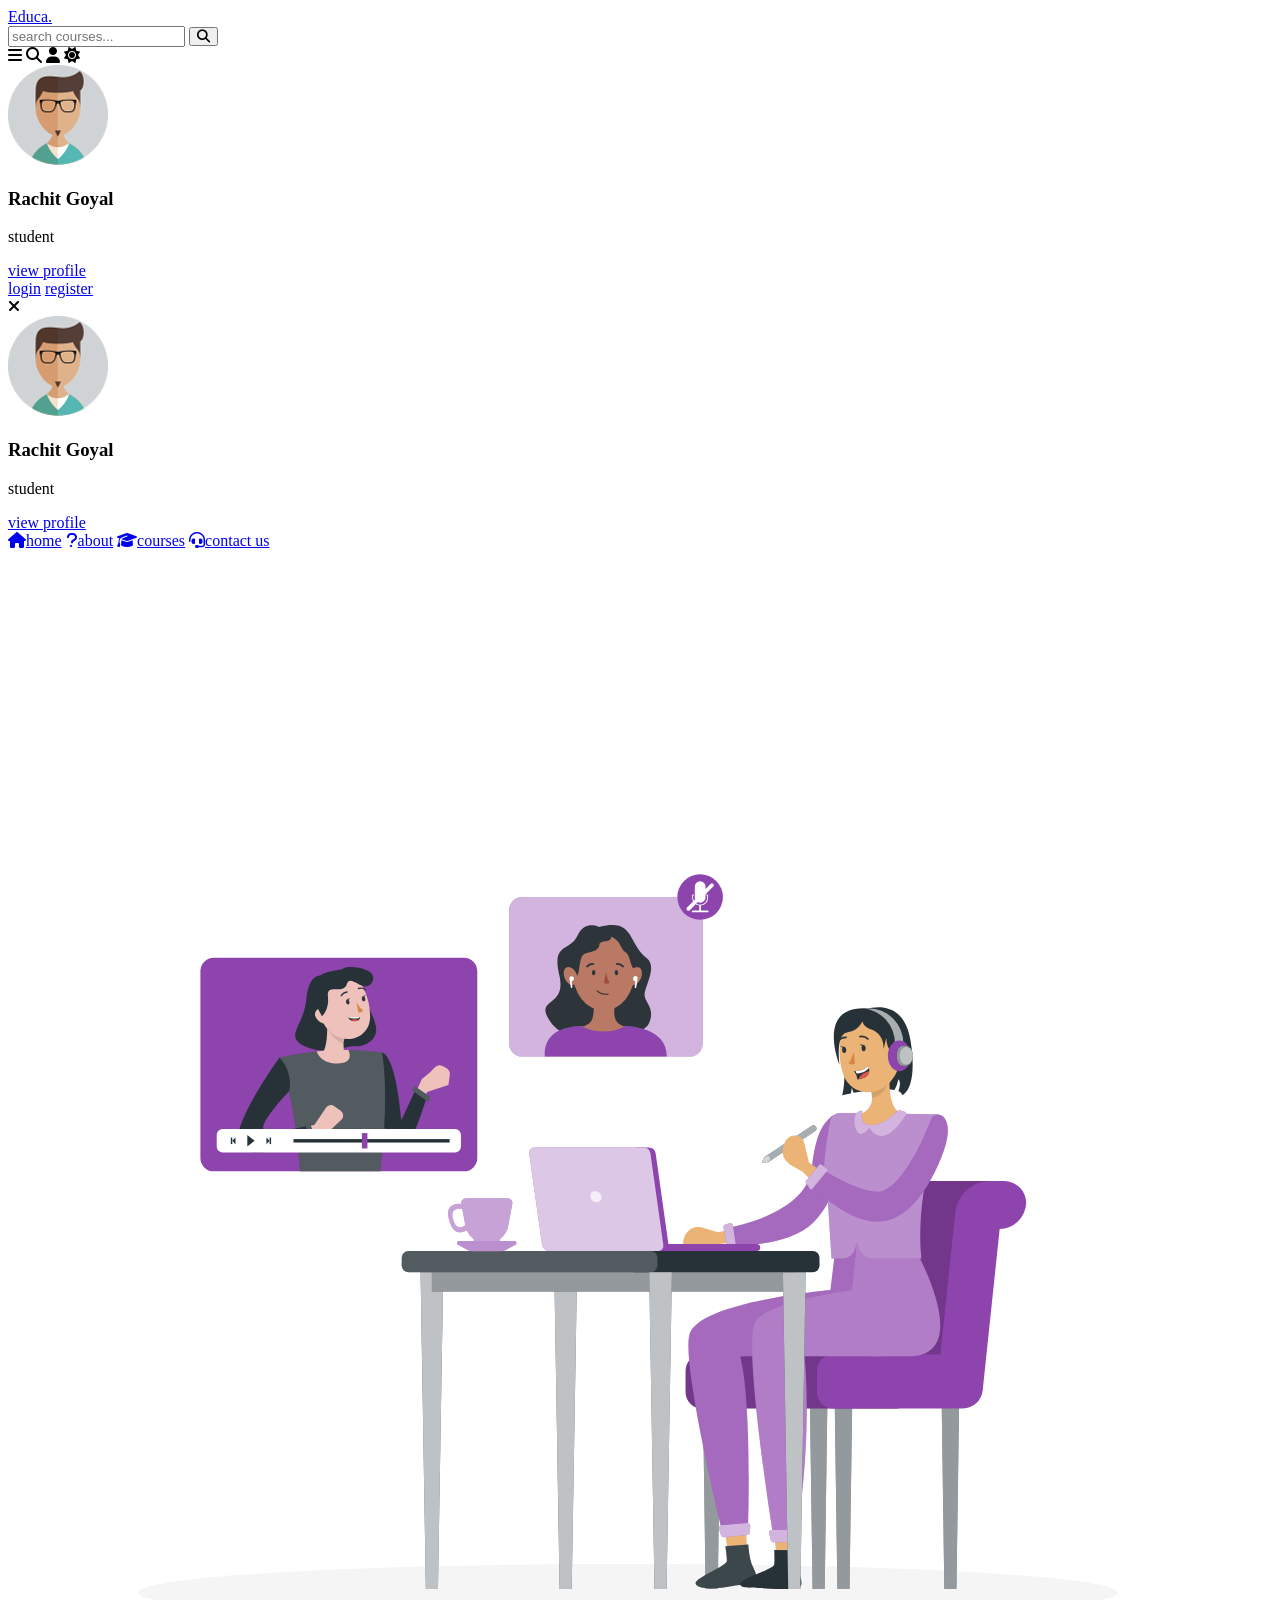
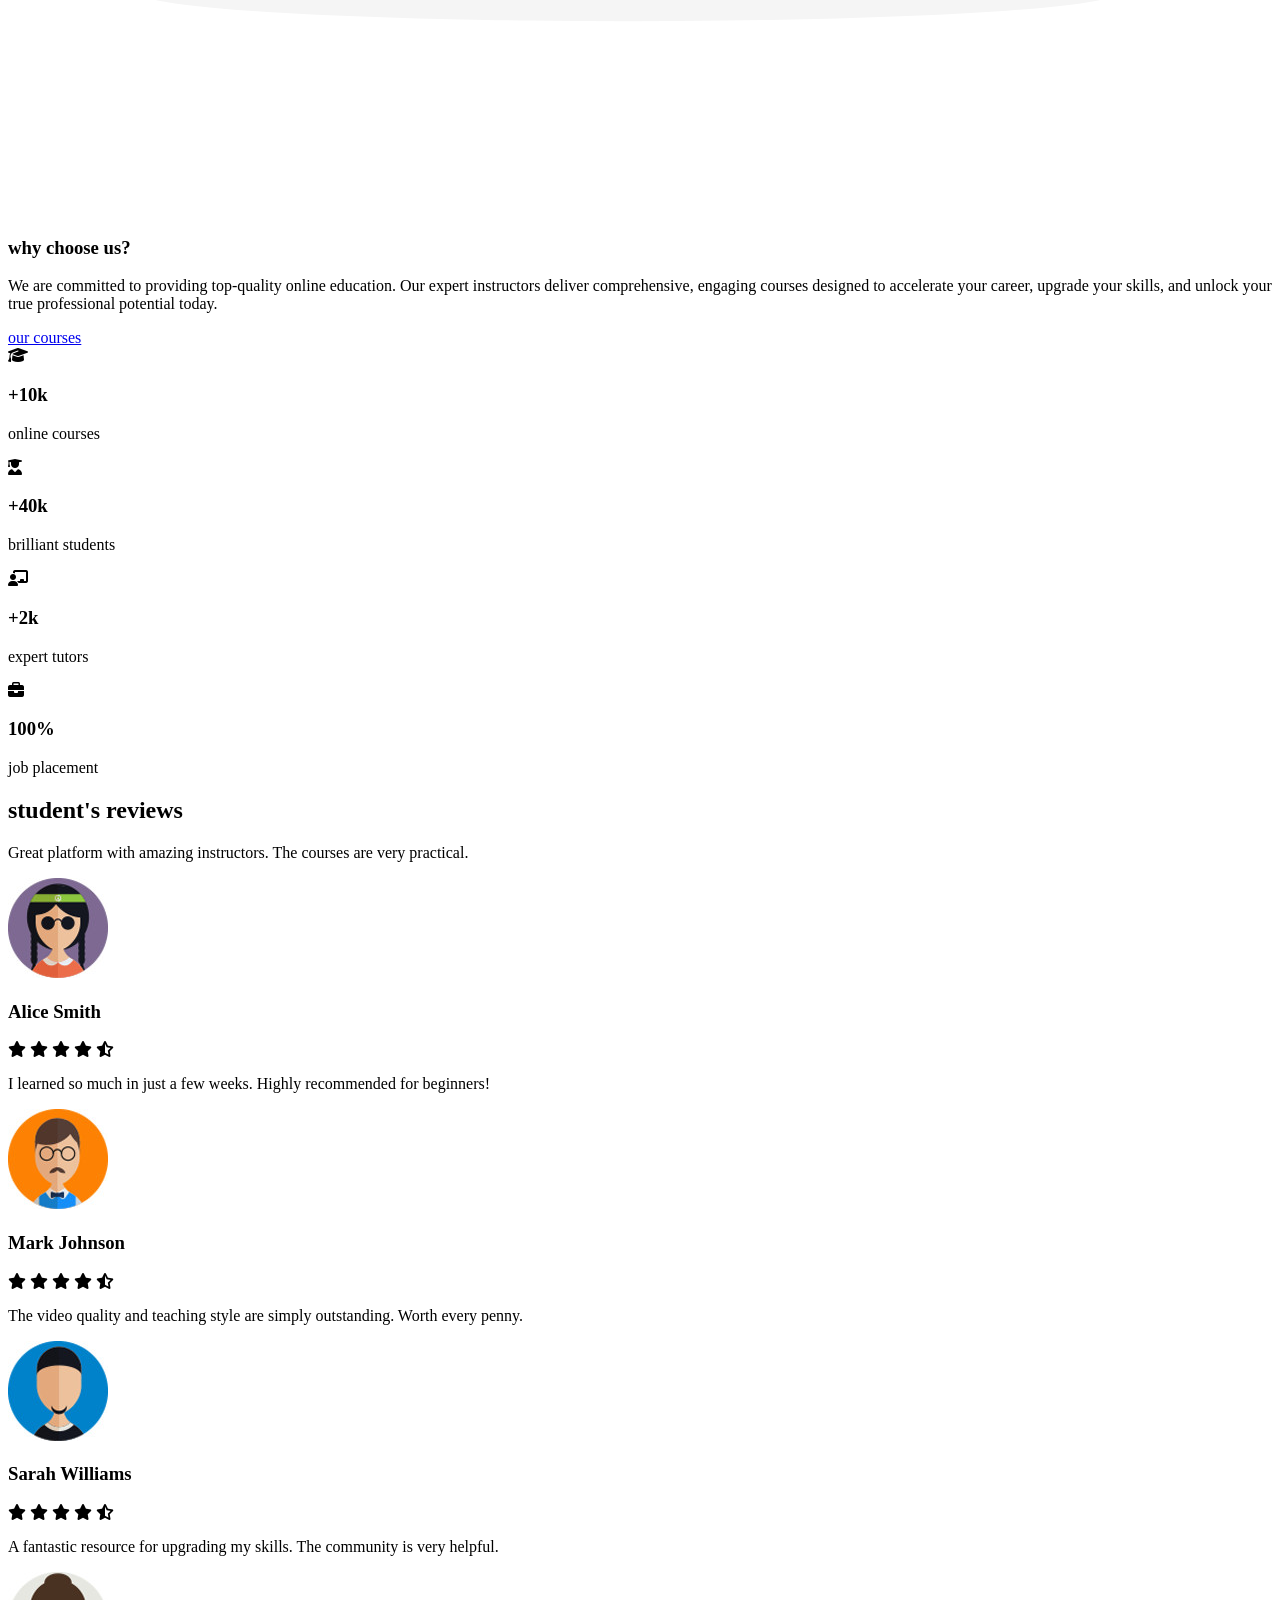
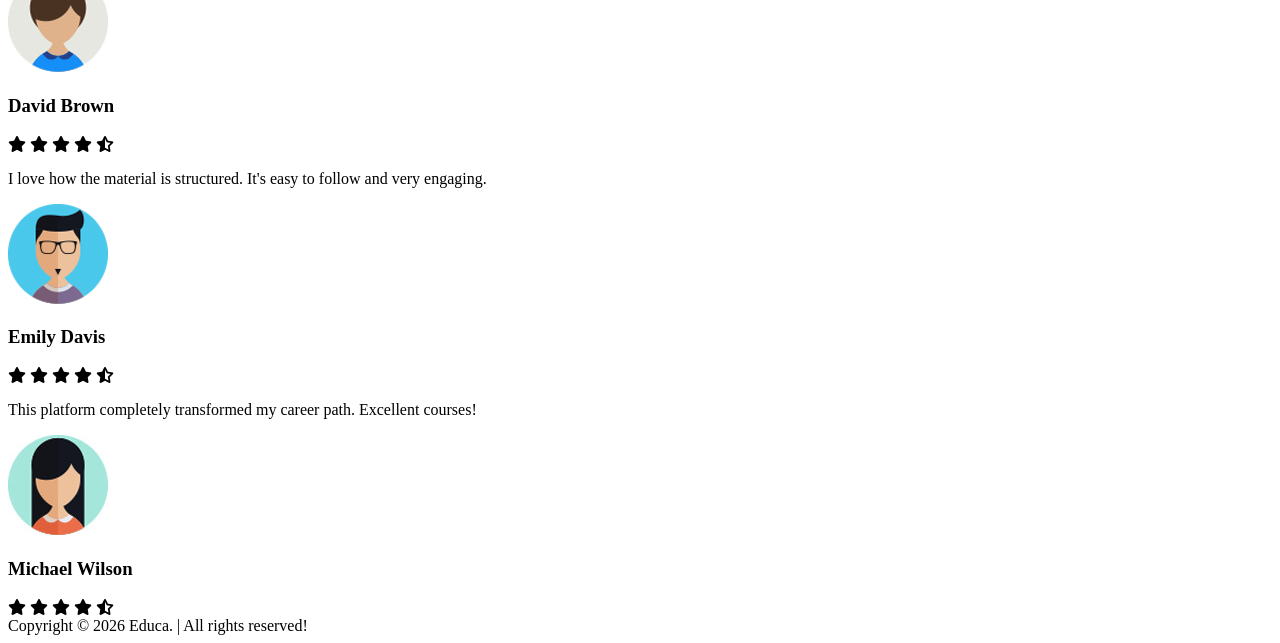
==== about.html @ 4448ef1c "Initial commit" ====
<!DOCTYPE html>
<html lang="en">

<head>
   <meta charset="UTF-8">
   <meta http-equiv="X-UA-Compatible" content="IE=edge">
   <meta name="viewport" content="width=device-width, initial-scale=1.0">
   <title>about us</title>

   <!-- font awesome cdn link  -->
   <link rel="stylesheet" href="https://cdnjs.cloudflare.com/ajax/libs/font-awesome/6.1.2/css/all.min.css">

   <!-- custom css file link  -->
   <link rel="stylesheet" href="css/style.css">

</head>

<body>

   <header class="header">

      <section class="flex">

         <a href="home.html" class="logo">Educa.</a>

         <form action="search.html" method="post" class="search-form">
            <input type="text" name="search_box" required placeholder="search courses..." maxlength="100">
            <button type="submit" class="fas fa-search"></button>
         </form>

         <div class="icons">
            <div id="menu-btn" class="fas fa-bars"></div>
            <div id="search-btn" class="fas fa-search"></div>
            <div id="user-btn" class="fas fa-user"></div>
            <div id="toggle-btn" class="fas fa-sun"></div>
         </div>

         <div class="profile">
            <img src="images/pic-1.jpg" class="image" alt="">
            <h3 class="name">Rachit Goyal</h3>
            <p class="role">student</p>
            <a href="profile.html" class="btn">view profile</a>
            <div class="flex-btn">
               <a href="login.html" class="option-btn">login</a>
               <a href="register.html" class="option-btn">register</a>
            </div>
         </div>

      </section>

   </header>

   <div class="side-bar">

      <div id="close-btn">
         <i class="fas fa-times"></i>
      </div>

      <div class="profile">
         <img src="images/pic-1.jpg" class="image" alt="">
         <h3 class="name">Rachit Goyal</h3>
         <p class="role">student</p>
         <a href="profile.html" class="btn">view profile</a>
      </div>

      <nav class="navbar">
         <a href="home.html"><i class="fas fa-home"></i><span>home</span></a>
         <a href="about.html"><i class="fas fa-question"></i><span>about</span></a>
         <a href="courses.html"><i class="fas fa-graduation-cap"></i><span>courses</span></a>
         <a href="contact.html"><i class="fas fa-headset"></i><span>contact us</span></a>
      </nav>

   </div>

   <section class="about">

      <div class="row">

         <div class="image">
            <img src="images/about-img.svg" alt="">
         </div>

         <div class="content">
            <h3>why choose us?</h3>
            <p>We are committed to providing top-quality online education. Our expert instructors deliver comprehensive,
               engaging courses designed to accelerate your career, upgrade your skills, and unlock your true
               professional potential today.</p>
            <a href="courses.html" class="inline-btn">our courses</a>
         </div>

      </div>

      <div class="box-container">

         <div class="box">
            <i class="fas fa-graduation-cap"></i>
            <div>
               <h3>+10k</h3>
               <p>online courses</p>
            </div>
         </div>

         <div class="box">
            <i class="fas fa-user-graduate"></i>
            <div>
               <h3>+40k</h3>
               <p>brilliant students</p>
            </div>
         </div>

         <div class="box">
            <i class="fas fa-chalkboard-user"></i>
            <div>
               <h3>+2k</h3>
               <p>expert tutors</p>
            </div>
         </div>

         <div class="box">
            <i class="fas fa-briefcase"></i>
            <div>
               <h3>100%</h3>
               <p>job placement</p>
            </div>
         </div>

      </div>

   </section>

   <section class="reviews">

      <h1 class="heading">student's reviews</h1>

      <div class="box-container">

         <div class="box">
            <p>Great platform with amazing instructors. The courses are very practical.</p>
            <div class="student">
               <img src="images/pic-2.jpg" alt="">
               <div>
                  <h3>Alice Smith</h3>
                  <div class="stars">
                     <i class="fas fa-star"></i>
                     <i class="fas fa-star"></i>
                     <i class="fas fa-star"></i>
                     <i class="fas fa-star"></i>
                     <i class="fas fa-star-half-alt"></i>
                  </div>
               </div>
            </div>
         </div>

         <div class="box">
            <p>I learned so much in just a few weeks. Highly recommended for beginners!</p>
            <div class="student">
               <img src="images/pic-3.jpg" alt="">
               <div>
                  <h3>Mark Johnson</h3>
                  <div class="stars">
                     <i class="fas fa-star"></i>
                     <i class="fas fa-star"></i>
                     <i class="fas fa-star"></i>
                     <i class="fas fa-star"></i>
                     <i class="fas fa-star-half-alt"></i>
                  </div>
               </div>
            </div>
         </div>

         <div class="box">
            <p>The video quality and teaching style are simply outstanding. Worth every penny.</p>
            <div class="student">
               <img src="images/pic-4.jpg" alt="">
               <div>
                  <h3>Sarah Williams</h3>
                  <div class="stars">
                     <i class="fas fa-star"></i>
                     <i class="fas fa-star"></i>
                     <i class="fas fa-star"></i>
                     <i class="fas fa-star"></i>
                     <i class="fas fa-star-half-alt"></i>
                  </div>
               </div>
            </div>
         </div>

         <div class="box">
            <p>A fantastic resource for upgrading my skills. The community is very helpful.</p>
            <div class="student">
               <img src="images/pic-5.jpg" alt="">
               <div>
                  <h3>David Brown</h3>
                  <div class="stars">
                     <i class="fas fa-star"></i>
                     <i class="fas fa-star"></i>
                     <i class="fas fa-star"></i>
                     <i class="fas fa-star"></i>
                     <i class="fas fa-star-half-alt"></i>
                  </div>
               </div>
            </div>
         </div>

         <div class="box">
            <p>I love how the material is structured. It's easy to follow and very engaging.</p>
            <div class="student">
               <img src="images/pic-6.jpg" alt="">
               <div>
                  <h3>Emily Davis</h3>
                  <div class="stars">
                     <i class="fas fa-star"></i>
                     <i class="fas fa-star"></i>
                     <i class="fas fa-star"></i>
                     <i class="fas fa-star"></i>
                     <i class="fas fa-star-half-alt"></i>
                  </div>
               </div>
            </div>
         </div>

         <div class="box">
            <p>This platform completely transformed my career path. Excellent courses!</p>
            <div class="student">
               <img src="images/pic-7.jpg" alt="">
               <div>
                  <h3>Michael Wilson</h3>
                  <div class="stars">
                     <i class="fas fa-star"></i>
                     <i class="fas fa-star"></i>
                     <i class="fas fa-star"></i>
                     <i class="fas fa-star"></i>
                     <i class="fas fa-star-half-alt"></i>
                  </div>
               </div>
            </div>
         </div>

      </div>

   </section>

   <footer class="footer">
      Copyright &copy; 2026 <span style="color: var(--main-color);">Educa.</span> | All rights reserved!
   </footer>

   <!-- custom js file link  -->
   <script src="js/script.js"></script>


</body>

</html>
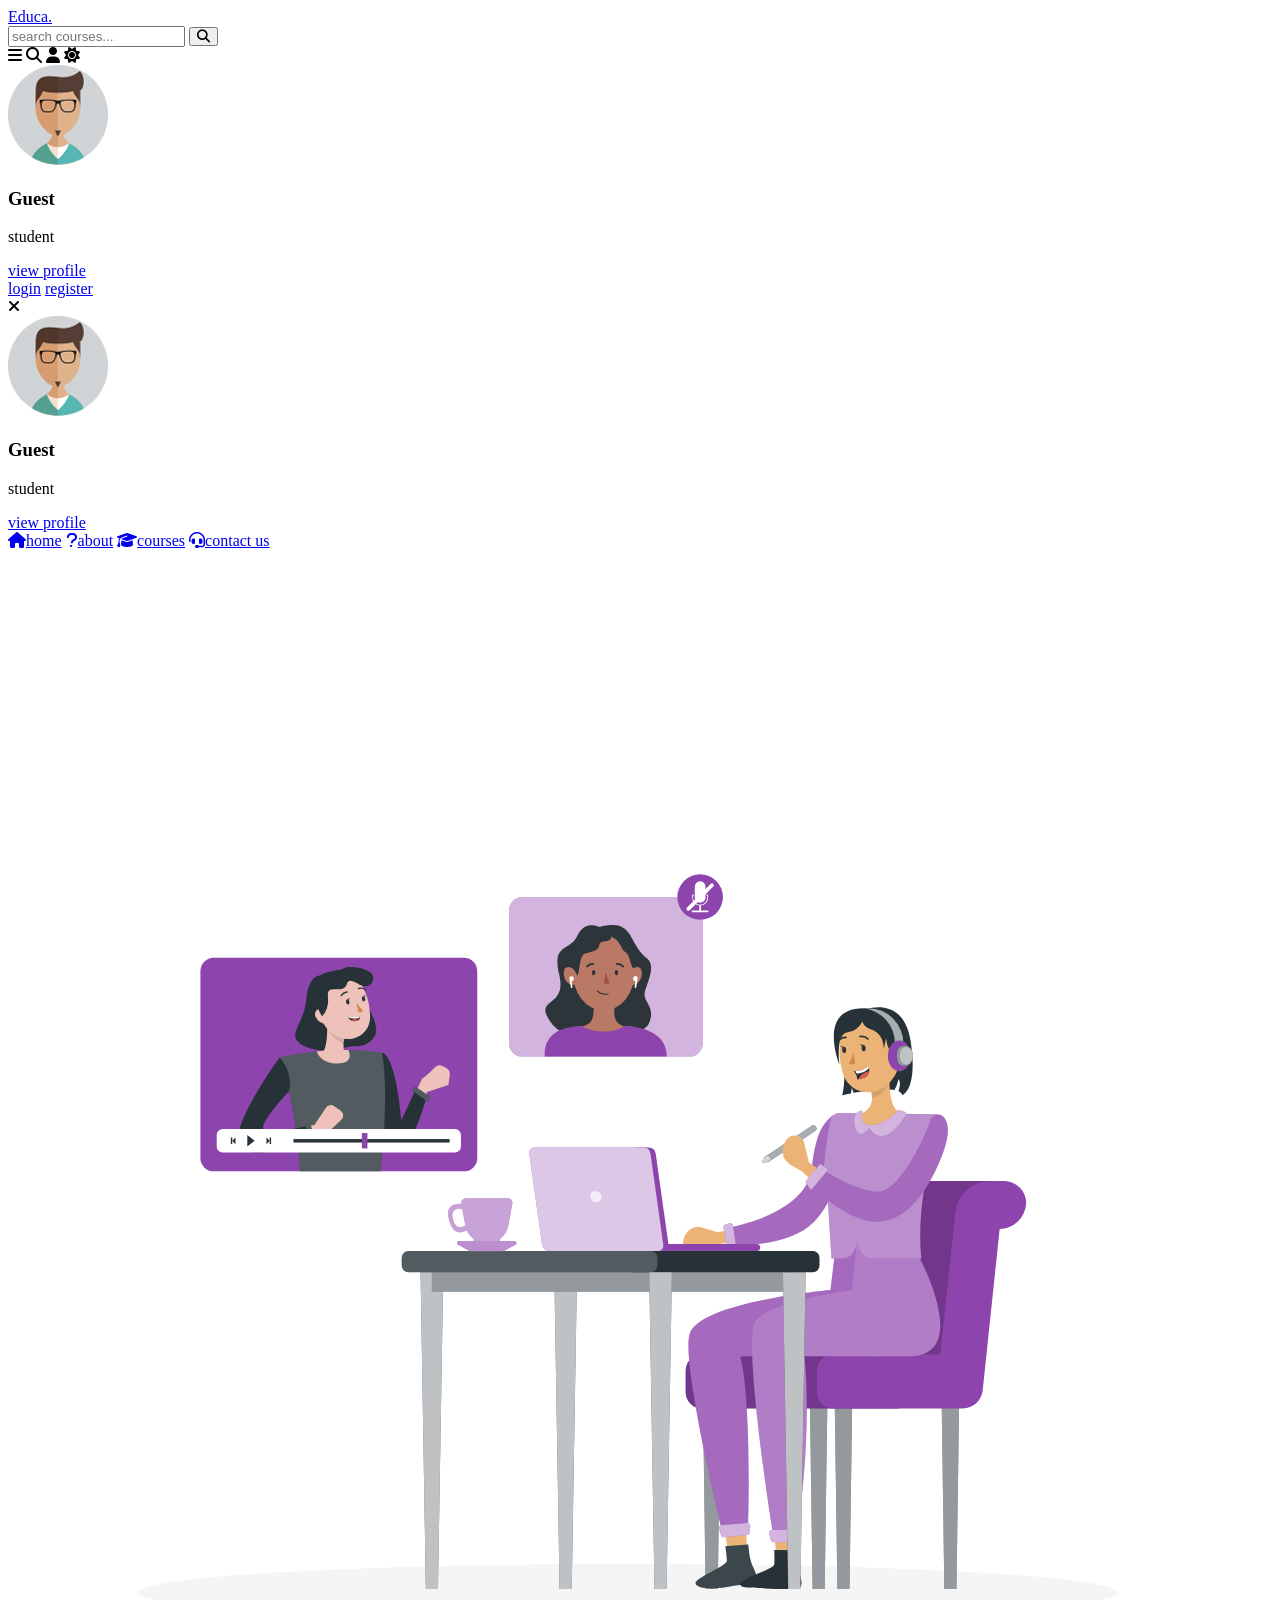
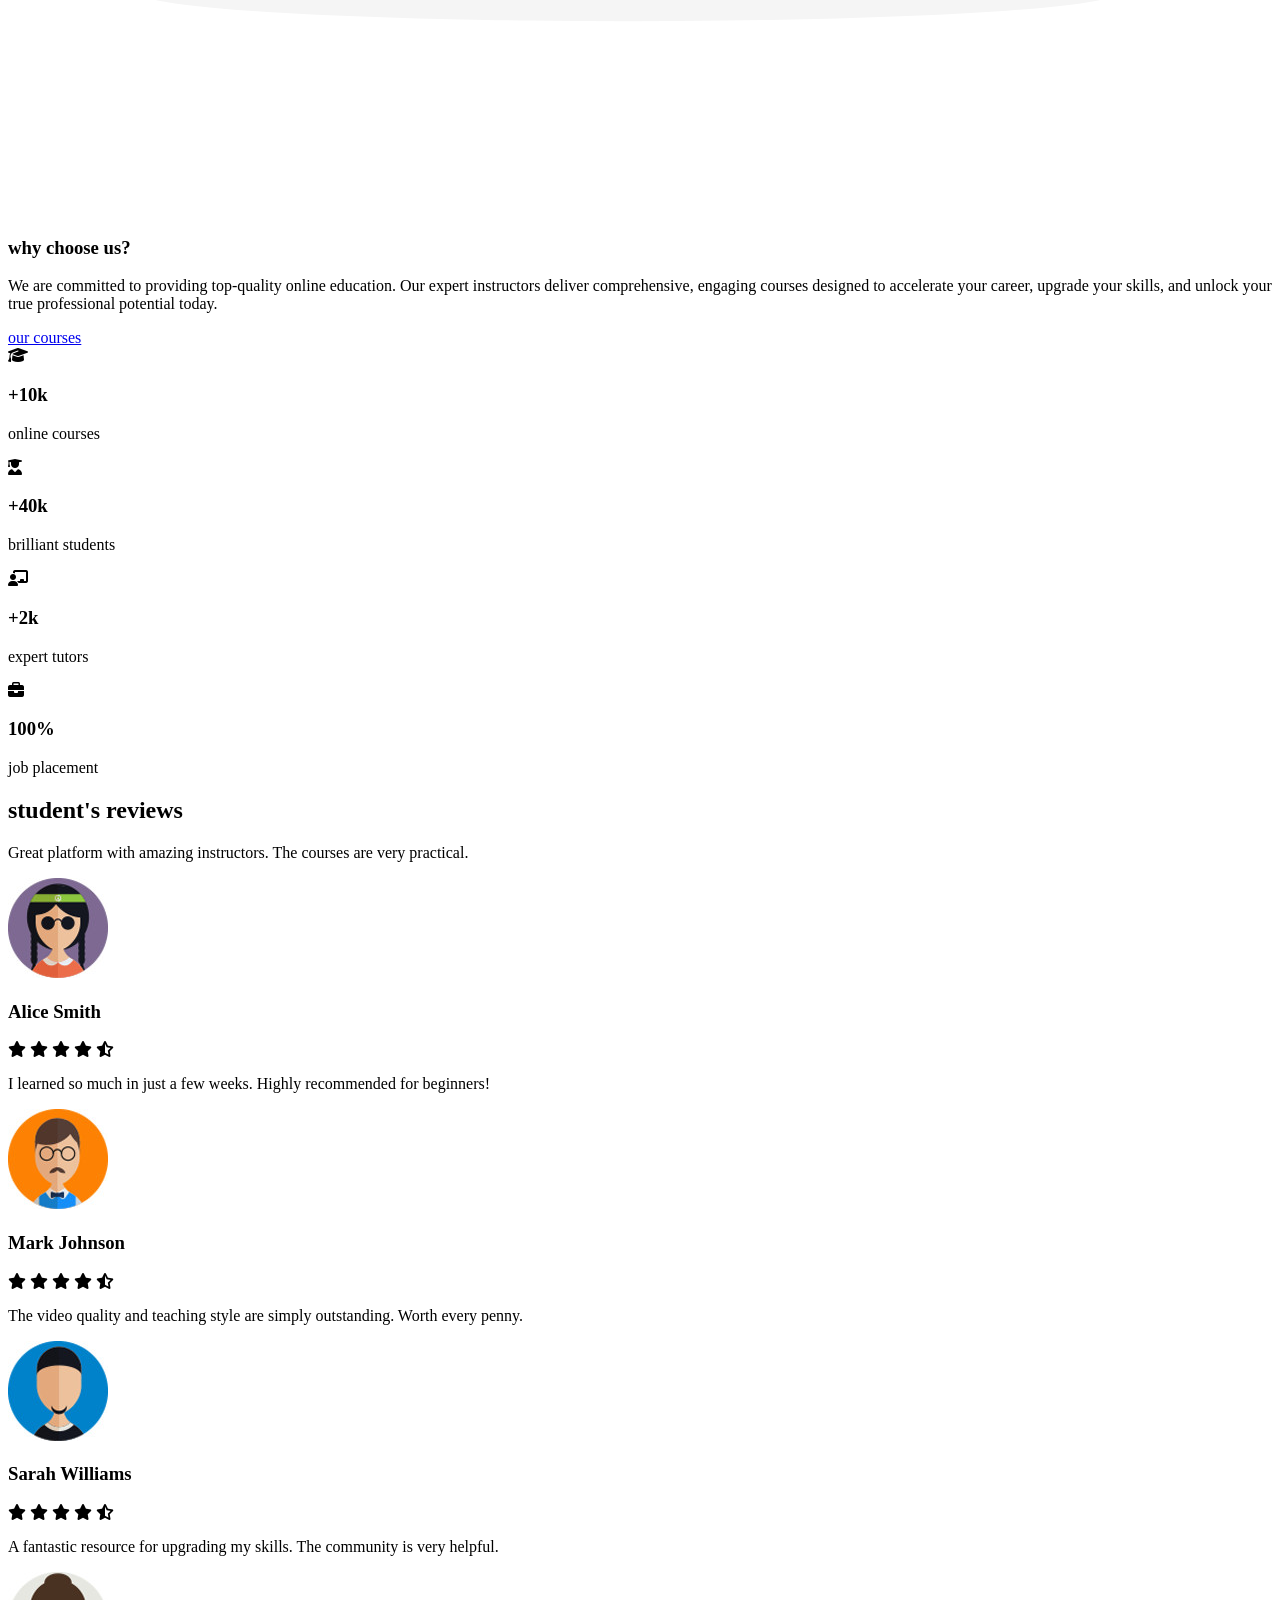
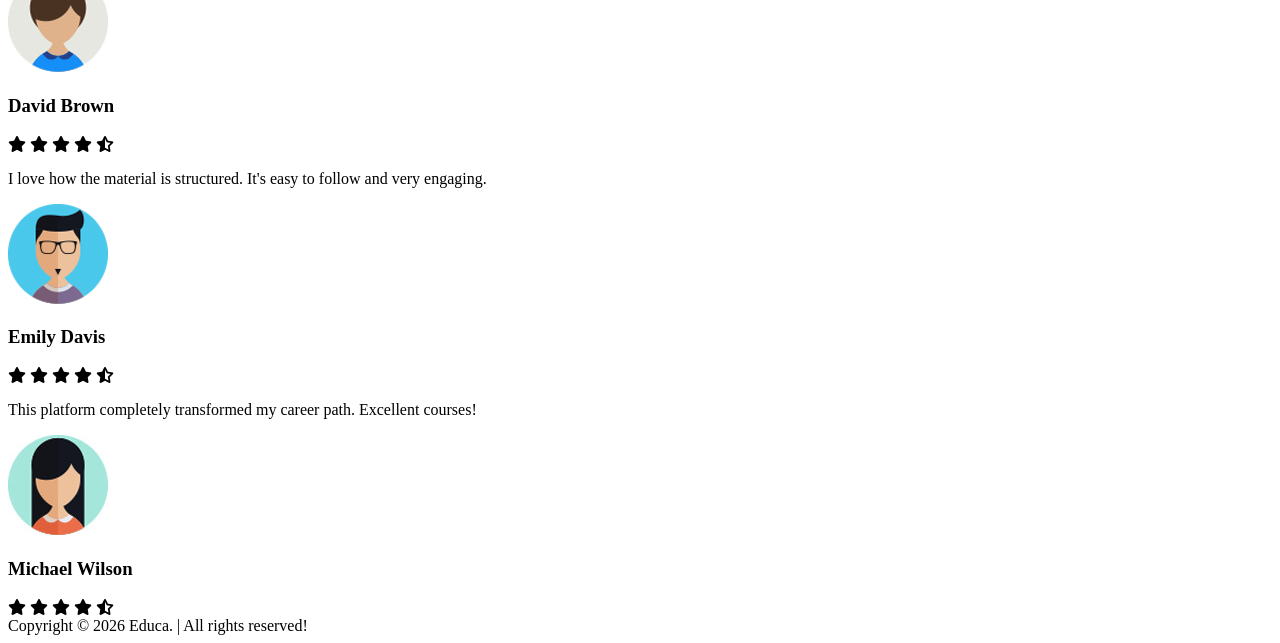
==== commit 0577448e: "Implement authentication system, enhance landing page (Udemy style), and integrate dynamic user nami" ====
--- a/about.html
+++ b/about.html
@@ -21,7 +21,7 @@
 
       <section class="flex">
 
-         <a href="home.html" class="logo">Educa.</a>
+         <a href="index.html" class="logo">Educa.</a>
 
          <form action="search.html" method="post" class="search-form">
             <input type="text" name="search_box" required placeholder="search courses..." maxlength="100">
@@ -37,7 +37,7 @@
 
          <div class="profile">
             <img src="images/pic-1.jpg" class="image" alt="">
-            <h3 class="name">Rachit Goyal</h3>
+            <h3 class="name" id="header-user-name">Guest</h3>
             <p class="role">student</p>
             <a href="profile.html" class="btn">view profile</a>
             <div class="flex-btn">
@@ -58,7 +58,7 @@
 
       <div class="profile">
          <img src="images/pic-1.jpg" class="image" alt="">
-         <h3 class="name">Rachit Goyal</h3>
+         <h3 class="name" id="sidebar-user-name">Guest</h3>
          <p class="role">student</p>
          <a href="profile.html" class="btn">view profile</a>
       </div>
@@ -246,6 +246,7 @@
 
    <!-- custom js file link  -->
    <script src="js/script.js"></script>
+   <script src="js/auth.js"></script>
 
 
 </body>
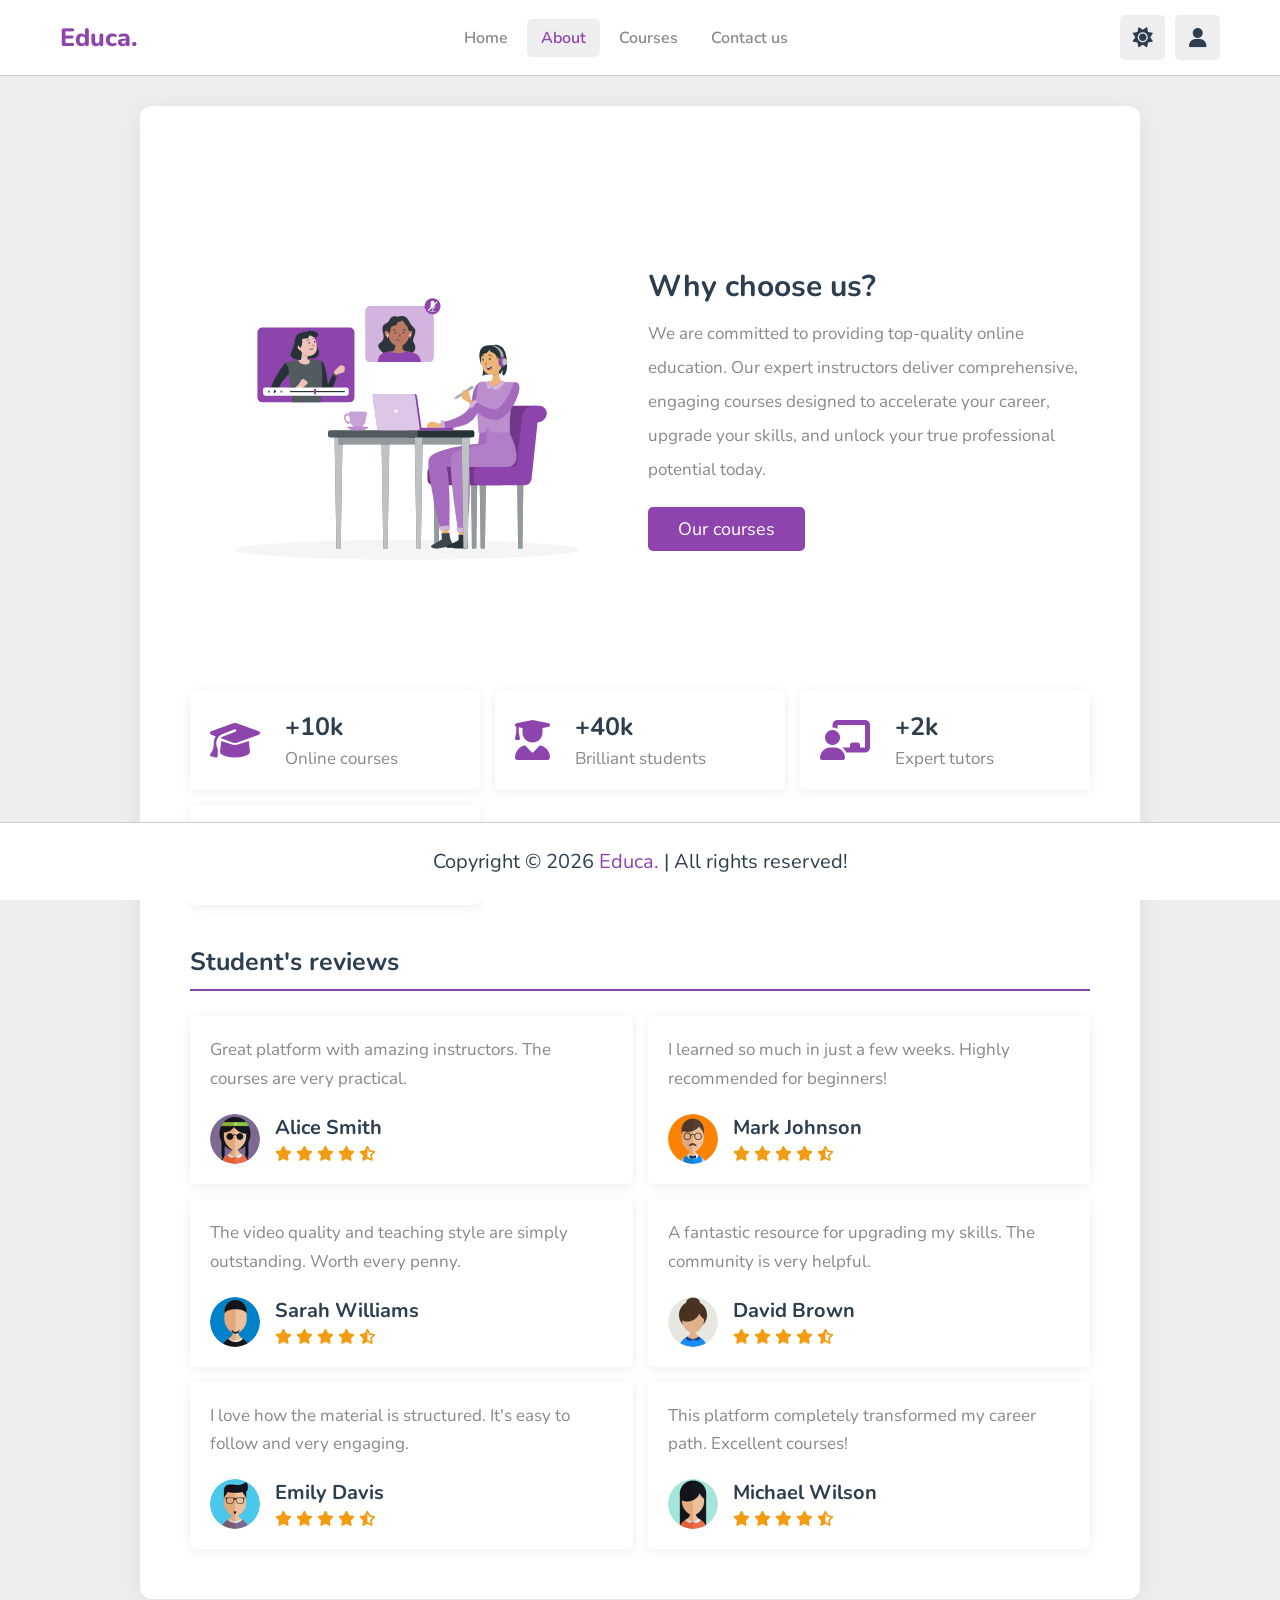
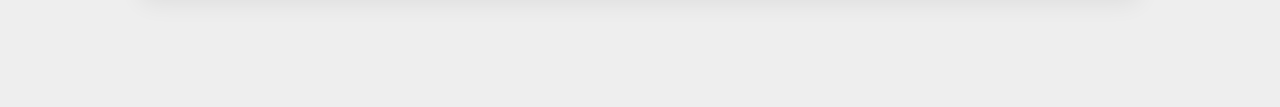
==== commit 9e7ded68: "UI Redesign: Implement centered layout, typography updates, navigation improvements, and profile UI " ====
--- a/about.html
+++ b/about.html
@@ -5,7 +5,7 @@
    <meta charset="UTF-8">
    <meta http-equiv="X-UA-Compatible" content="IE=edge">
    <meta name="viewport" content="width=device-width, initial-scale=1.0">
-   <title>about us</title>
+   <title>About us</title>
 
    <!-- font awesome cdn link  -->
    <link rel="stylesheet" href="https://cdnjs.cloudflare.com/ajax/libs/font-awesome/6.1.2/css/all.min.css">
@@ -23,26 +23,25 @@
 
          <a href="index.html" class="logo">Educa.</a>
 
-         <form action="search.html" method="post" class="search-form">
-            <input type="text" name="search_box" required placeholder="search courses..." maxlength="100">
-            <button type="submit" class="fas fa-search"></button>
-         </form>
+         <nav class="header-nav">
+            <a href="home.html">Home</a>
+            <a href="about.html" class="active-link">About</a>
+            <a href="courses.html">Courses</a>
+            <a href="contact.html">Contact us</a>
+         </nav>
 
          <div class="icons">
-            <div id="menu-btn" class="fas fa-bars"></div>
-            <div id="search-btn" class="fas fa-search"></div>
+            <div id="toggle-btn" class="fas fa-sun"></div>
             <div id="user-btn" class="fas fa-user"></div>
-            <div id="toggle-btn" class="fas fa-sun"></div>
          </div>
 
          <div class="profile">
             <img src="images/pic-1.jpg" class="image" alt="">
             <h3 class="name" id="header-user-name">Guest</h3>
-            <p class="role">student</p>
-            <a href="profile.html" class="btn">view profile</a>
+            <p class="role">Student</p>
             <div class="flex-btn">
-               <a href="login.html" class="option-btn">login</a>
-               <a href="register.html" class="option-btn">register</a>
+               <a href="login.html" class="option-btn">Login</a>
+               <a href="register.html" class="option-btn">Register</a>
             </div>
          </div>
 
@@ -50,27 +49,7 @@
 
    </header>
 
-   <div class="side-bar">
-
-      <div id="close-btn">
-         <i class="fas fa-times"></i>
-      </div>
-
-      <div class="profile">
-         <img src="images/pic-1.jpg" class="image" alt="">
-         <h3 class="name" id="sidebar-user-name">Guest</h3>
-         <p class="role">student</p>
-         <a href="profile.html" class="btn">view profile</a>
-      </div>
-
-      <nav class="navbar">
-         <a href="home.html"><i class="fas fa-home"></i><span>home</span></a>
-         <a href="about.html"><i class="fas fa-question"></i><span>about</span></a>
-         <a href="courses.html"><i class="fas fa-graduation-cap"></i><span>courses</span></a>
-         <a href="contact.html"><i class="fas fa-headset"></i><span>contact us</span></a>
-      </nav>
-
-   </div>
+   <div class="page-wrapper">
 
    <section class="about">
 
@@ -81,11 +60,11 @@
          </div>
 
          <div class="content">
-            <h3>why choose us?</h3>
+            <h3>Why choose us?</h3>
             <p>We are committed to providing top-quality online education. Our expert instructors deliver comprehensive,
                engaging courses designed to accelerate your career, upgrade your skills, and unlock your true
                professional potential today.</p>
-            <a href="courses.html" class="inline-btn">our courses</a>
+            <a href="courses.html" class="inline-btn">Our courses</a>
          </div>
 
       </div>
@@ -96,7 +75,7 @@
             <i class="fas fa-graduation-cap"></i>
             <div>
                <h3>+10k</h3>
-               <p>online courses</p>
+               <p>Online courses</p>
             </div>
          </div>
 
@@ -104,7 +83,7 @@
             <i class="fas fa-user-graduate"></i>
             <div>
                <h3>+40k</h3>
-               <p>brilliant students</p>
+               <p>Brilliant students</p>
             </div>
          </div>
 
@@ -112,7 +91,7 @@
             <i class="fas fa-chalkboard-user"></i>
             <div>
                <h3>+2k</h3>
-               <p>expert tutors</p>
+               <p>Expert tutors</p>
             </div>
          </div>
 
@@ -120,7 +99,7 @@
             <i class="fas fa-briefcase"></i>
             <div>
                <h3>100%</h3>
-               <p>job placement</p>
+               <p>Job placement</p>
             </div>
          </div>
 
@@ -130,7 +109,7 @@
 
    <section class="reviews">
 
-      <h1 class="heading">student's reviews</h1>
+      <h1 class="heading">Student's reviews</h1>
 
       <div class="box-container">
 
@@ -239,6 +218,8 @@
       </div>
 
    </section>
+
+   </div>
 
    <footer class="footer">
       Copyright &copy; 2026 <span style="color: var(--main-color);">Educa.</span> | All rights reserved!
@@ -248,7 +229,6 @@
    <script src="js/script.js"></script>
    <script src="js/auth.js"></script>
 
-
 </body>
 
 </html>
--- a/css/style.css
+++ b/css/style.css
@@ -0,0 +1,1406 @@
+@import url('https://fonts.googleapis.com/css2?family=Nunito:wght@200;300;400;500;600;700&display=swap');
+
+:root {
+   --main-color: #8e44ad;
+   --red: #e74c3c;
+   --orange: #f39c12;
+   --light-color: #888;
+   --light-bg: #eee;
+   --black: #2c3e50;
+   --white: #fff;
+   --border: .1rem solid rgba(0, 0, 0, .2);
+   --card-shadow: 0 2px 12px rgba(0, 0, 0, 0.07);
+}
+
+* {
+   font-family: 'Nunito', sans-serif;
+   margin: 0;
+   padding: 0;
+   box-sizing: border-box;
+   outline: none;
+   border: none;
+   text-decoration: none;
+}
+
+*::selection {
+   background-color: var(--main-color);
+   color: #fff;
+}
+
+html {
+   font-size: 62.5%;
+   overflow-x: hidden;
+}
+
+html::-webkit-scrollbar {
+   width: 1rem;
+   height: .5rem;
+}
+
+html::-webkit-scrollbar-track {
+   background-color: transparent;
+}
+
+html::-webkit-scrollbar-thumb {
+   background-color: var(--main-color);
+}
+
+body {
+   background-color: var(--light-bg);
+   padding-left: 0;
+}
+
+body.dark {
+   --light-color: #aaa;
+   --light-bg: #333;
+   --black: #fff;
+   --white: #222;
+   --border: .1rem solid rgba(255, 255, 255, .2);
+   --card-shadow: 0 2px 12px rgba(0, 0, 0, 0.28);
+}
+
+
+
+section {
+   padding: 2rem;
+   margin: 0 auto;
+   max-width: 1200px;
+}
+
+.heading {
+   font-size: 2.5rem;
+   color: var(--black);
+   margin-bottom: 2.5rem;
+   border-bottom: 2px solid var(--main-color);
+   padding-bottom: 1rem;
+}
+
+.inline-btn,
+.inline-option-btn,
+.inline-delete-btn,
+.btn,
+.delete-btn,
+.option-btn {
+   border-radius: .5rem;
+   color: #fff;
+   font-size: 1.8rem;
+   cursor: pointer;
+   padding: 1rem 3rem;
+   text-align: center;
+   margin-top: 1rem;
+}
+
+.btn,
+.delete-btn,
+.option-btn {
+   display: block;
+   width: 100%;
+}
+
+.inline-btn,
+.inline-option-btn,
+.inline-delete-btn {
+   display: inline-block;
+}
+
+.btn,
+.inline-btn {
+   background-color: var(--main-color);
+}
+
+.option-btn,
+.inline-option-btn {
+   background-color: var(--orange);
+}
+
+.delete-btn,
+.inline-delete-btn {
+   background-color: var(--red);
+}
+
+.inline-btn:hover,
+.inline-option-btn:hover,
+.inline-delete-btn:hover,
+.btn:hover,
+.delete-btn:hover,
+.option-btn:hover {
+   background-color: var(--black);
+   color: var(--white);
+   transform: translateY(-2px);
+   box-shadow: 0 5px 16px rgba(0, 0, 0, 0.14);
+}
+
+.btn,
+.inline-btn,
+.option-btn,
+.inline-option-btn {
+   transition: transform 0.18s ease, box-shadow 0.18s ease;
+}
+
+.flex-btn {
+   display: flex;
+   gap: 1rem;
+}
+
+.header {
+   position: sticky;
+   top: 0;
+   left: 0;
+   right: 0;
+   background-color: var(--white);
+   z-index: 1000;
+   border-bottom: var(--border);
+}
+
+.header .flex {
+   display: flex;
+   align-items: center;
+   justify-content: space-between;
+   position: relative;
+   padding: 1.5rem 2rem;
+}
+
+.header .flex .logo {
+   font-size: 2.5rem;
+   color: var(--main-color);
+   font-weight: 800;
+   transition: opacity 0.18s ease;
+}
+
+.header .flex .logo:hover {
+   opacity: 0.82;
+}
+
+
+
+.header .flex .icons div {
+   font-size: 2rem;
+   color: var(--black);
+   background-color: var(--light-bg);
+   border-radius: .5rem;
+   height: 4.5rem;
+   width: 4.5rem;
+   line-height: 4.5rem;
+   cursor: pointer;
+   text-align: center;
+   margin-left: .7rem;
+}
+
+.header .flex .icons div:hover {
+   background-color: var(--black);
+   color: var(--white);
+}
+
+
+/* === Header Nav (horizontal) === */
+.header-nav {
+   display: flex;
+   align-items: center;
+   gap: 0.5rem;
+   margin: 0 auto;
+}
+
+.header-nav a {
+   font-size: 1.6rem;
+   color: var(--light-color);
+   padding: 0.8rem 1.4rem;
+   border-radius: 0.5rem;
+   font-weight: 600;
+   transition: color 0.18s ease, background-color 0.18s ease;
+}
+
+.header-nav a:hover {
+   color: var(--main-color);
+   background-color: var(--light-bg);
+}
+
+.header-nav a.active-link {
+   color: var(--main-color);
+   background-color: var(--light-bg);
+}
+
+/* === Profile Dropdown === */
+.header .flex .profile {
+   position: absolute;
+   top: 120%;
+   right: 2rem;
+   background-color: var(--white);
+   border-radius: 0.5rem;
+   padding: 1.5rem;
+   text-align: center;
+   overflow: hidden;
+   transform-origin: top right;
+   transform: scale(0);
+   transition: transform 0.2s linear;
+   width: 25rem;
+   border: var(--border);
+   box-shadow: 0 4px 20px rgba(0,0,0,0.10);
+   z-index: 1100;
+}
+
+.header .flex .profile.active {
+   transform: scale(1);
+}
+
+.header .flex .profile .image {
+   height: 8rem;
+   width: 8rem;
+   border-radius: 50%;
+   object-fit: cover;
+   margin-bottom: 0.8rem;
+}
+
+.header .flex .profile .name {
+   font-size: 1.8rem;
+   color: var(--black);
+   overflow: hidden;
+   text-overflow: ellipsis;
+   white-space: nowrap;
+}
+
+.header .flex .profile .role {
+   font-size: 1.5rem;
+   color: var(--light-color);
+   margin-bottom: 1rem;
+}
+
+.home-grid .box-container {
+   display: grid;
+   grid-template-columns: repeat(auto-fit, 27.5rem);
+   gap: 1.5rem;
+   justify-content: center;
+   align-items: flex-start;
+}
+
+.home-grid .box-container .box {
+   background-color: var(--white);
+   border-radius: .5rem;
+   padding: 2rem;
+}
+
+.home-grid .box-container .box .title {
+   font-size: 2rem;
+   color: var(--black);
+}
+
+.home-grid .box-container .box .flex {
+   display: flex;
+   flex-wrap: wrap;
+   gap: 1.5rem;
+   margin-top: 2rem;
+}
+
+.home-grid .box-container .flex a {
+   background-color: var(--light-bg);
+   border-radius: .5rem;
+   padding: 1rem 1.5rem;
+   font-size: 1.5rem;
+}
+
+.home-grid .box-container .flex a i {
+   margin-right: 1rem;
+   color: var(--black);
+}
+
+.home-grid .box-container .flex a span {
+   color: var(--light-color);
+}
+
+.home-grid .box-container .flex a:hover {
+   background-color: var(--black);
+}
+
+.home-grid .box-container .flex a:hover span {
+   color: var(--white);
+}
+
+.home-grid .box-container .flex a:hover i {
+   color: var(--white);
+}
+
+.home-grid .box-container .tutor {
+   padding: 1rem 0;
+   font-size: 1.8rem;
+   color: var(--light-color);
+   line-height: 2;
+}
+
+.home-grid .box-container .likes {
+   color: var(--light-color);
+   font-size: 1.7rem;
+   margin-top: 1.5rem;
+}
+
+.home-grid .box-container .likes span {
+   color: var(--main-color);
+}
+
+.about .row {
+   display: flex;
+   align-items: center;
+   flex-wrap: wrap;
+   gap: 1.5rem;
+}
+
+.about .row .image {
+   flex: 1 1 40rem;
+}
+
+.about .row .image img {
+   width: 100%;
+   height: 50rem;
+}
+
+.about .row .content {
+   flex: 1 1 40rem;
+}
+
+.about .row .content p {
+   font-size: 1.7rem;
+   line-height: 2;
+   color: var(--light-color);
+   padding: 1rem 0;
+}
+
+.about .row .content h3 {
+   font-size: 3rem;
+   color: var(--black);
+}
+
+.about .box-container {
+   display: grid;
+   grid-template-columns: repeat(auto-fit, minmax(27rem, 1fr));
+   gap: 1.5rem;
+   justify-content: center;
+   align-items: flex-start;
+   margin-top: 3rem;
+}
+
+.about .box-container .box {
+   border-radius: .5rem;
+   background-color: var(--white);
+   padding: 2rem;
+   display: flex;
+   align-items: center;
+   gap: 2.5rem;
+}
+
+.about .box-container .box i {
+   font-size: 4rem;
+   color: var(--main-color);
+}
+
+.about .box-container .box h3 {
+   font-size: 2.5rem;
+   color: var(--black);
+   margin-bottom: .3rem;
+}
+
+.about .box-container .box p {
+   font-size: 1.7rem;
+   color: var(--light-color);
+}
+
+.reviews .box-container {
+   display: grid;
+   grid-template-columns: repeat(auto-fit, minmax(30rem, 1fr));
+   gap: 1.5rem;
+   justify-content: center;
+   align-items: flex-start;
+}
+
+.reviews .box-container .box {
+   border-radius: .5rem;
+   background-color: var(--white);
+   padding: 2rem;
+}
+
+.reviews .box-container .box p {
+   line-height: 1.7;
+   font-size: 1.7rem;
+   color: var(--light-color);
+}
+
+.reviews .box-container .box .student {
+   margin-top: 2rem;
+   display: flex;
+   align-items: center;
+   gap: 1.5rem;
+}
+
+.reviews .box-container .box .student img {
+   height: 5rem;
+   width: 5rem;
+   object-fit: cover;
+   border-radius: 50%;
+}
+
+.reviews .box-container .box .student h3 {
+   font-size: 2rem;
+   color: var(--black);
+   margin-bottom: .3rem;
+}
+
+.reviews .box-container .box .student .stars {
+   font-size: 1.5rem;
+   color: var(--orange);
+}
+
+.courses .box-container {
+   display: grid;
+   grid-template-columns: repeat(auto-fit, minmax(30rem, 1fr));
+   gap: 1.5rem;
+   justify-content: center;
+   align-items: flex-start;
+}
+
+.courses .box-container .box {
+   border-radius: .5rem;
+   background-color: var(--white);
+   padding: 2rem;
+}
+
+.courses .box-container .box .tutor {
+   display: flex;
+   align-items: center;
+   gap: 1.5rem;
+   margin-bottom: 2.5rem;
+}
+
+.courses .box-container .box .tutor img {
+   height: 5rem;
+   width: 5rem;
+   border-radius: 50%;
+   object-fit: cover;
+}
+
+.courses .box-container .box .tutor h3 {
+   font-size: 1.8rem;
+   color: var(--black);
+   margin-bottom: .2rem;
+}
+
+.courses .box-container .box .tutor span {
+   font-size: 1.3rem;
+   color: var(--light-color);
+}
+
+.courses .box-container .box .thumb {
+   position: relative;
+}
+
+.courses .box-container .box .thumb span {
+   position: absolute;
+   top: 1rem;
+   left: 1rem;
+   border-radius: .5rem;
+   padding: .5rem 1.5rem;
+   background-color: rgba(0, 0, 0, .3);
+   color: #fff;
+   font-size: 1.5rem;
+}
+
+.courses .box-container .box .thumb img {
+   width: 100%;
+   height: 20rem;
+   object-fit: cover;
+   border-radius: .5rem;
+}
+
+.courses .box-container .box .title {
+   font-size: 2rem;
+   color: var(--black);
+   padding-bottom: .5rem;
+   padding-top: 1rem;
+}
+
+.courses .more-btn {
+   text-align: center;
+   margin-top: 2rem;
+}
+
+.playlist-details .row {
+   display: flex;
+   align-items: flex-end;
+   gap: 3rem;
+   flex-wrap: wrap;
+   background-color: var(--white);
+   padding: 2rem;
+}
+
+.playlist-details .row .column {
+   flex: 1 1 40rem;
+}
+
+.playlist-details .row .column .save-playlist {
+   margin-bottom: 1.5rem;
+}
+
+.playlist-details .row .column .save-playlist button {
+   border-radius: .5rem;
+   background-color: var(--light-bg);
+   padding: 1rem 1.5rem;
+   cursor: pointer;
+}
+
+.playlist-details .row .column .save-playlist button i {
+   font-size: 2rem;
+   color: var(--black);
+   margin-right: .8rem;
+}
+
+.playlist-details .row .column .save-playlist button span {
+   font-size: 1.8rem;
+   color: var(--light-color);
+}
+
+.playlist-details .row .column .save-playlist button:hover {
+   background-color: var(--black);
+}
+
+.playlist-details .row .column .save-playlist button:hover i {
+   color: var(--white);
+}
+
+.playlist-details .row .column .save-playlist button:hover span {
+   color: var(--white);
+}
+
+.playlist-details .row .column .thumb {
+   position: relative;
+}
+
+.playlist-details .row .column .thumb span {
+   font-size: 1.8rem;
+   color: #fff;
+   background-color: rgba(0, 0, 0, .3);
+   border-radius: .5rem;
+   position: absolute;
+   top: 1rem;
+   left: 1rem;
+   padding: .5rem 1.5rem;
+}
+
+.playlist-details .row .column .thumb img {
+   height: 30rem;
+   width: 100%;
+   object-fit: cover;
+   border-radius: .5rem;
+}
+
+.playlist-details .row .column .tutor {
+   display: flex;
+   align-items: center;
+   gap: 2rem;
+   margin-bottom: 2rem;
+}
+
+.playlist-details .row .column .tutor img {
+   height: 7rem;
+   width: 7rem;
+   border-radius: 50%;
+   object-fit: cover;
+}
+
+.playlist-details .row .column .tutor h3 {
+   font-size: 2rem;
+   color: var(--black);
+   margin-bottom: .2rem;
+}
+
+.playlist-details .row .column .tutor span {
+   font-size: 1.5rem;
+   color: var(--light-color);
+}
+
+.playlist-details .row .column .details h3 {
+   font-size: 2rem;
+   color: var(--black);
+}
+
+.playlist-details .row .column .details p {
+   padding: 1rem 0;
+   line-height: 2;
+   font-size: 1.8rem;
+   color: var(--light-color);
+}
+
+.playlist-videos .box-container {
+   display: grid;
+   grid-template-columns: repeat(auto-fit, minmax(30rem, 1fr));
+   gap: 1.5rem;
+   justify-content: center;
+   align-items: flex-start;
+}
+
+.playlist-videos .box-container .box {
+   background-color: var(--white);
+   border-radius: .5rem;
+   padding: 2rem;
+   position: relative;
+}
+
+.playlist-videos .box-container .box i {
+   position: absolute;
+   top: 2rem;
+   left: 2rem;
+   right: 2rem;
+   height: 20rem;
+   border-radius: .5rem;
+   background-color: rgba(0, 0, 0, .3);
+   display: flex;
+   align-items: center;
+   justify-content: center;
+   font-size: 5rem;
+   color: #fff;
+   display: none;
+}
+
+.playlist-videos .box-container .box:hover i {
+   display: flex;
+}
+
+.playlist-videos .box-container .box img {
+   width: 100%;
+   height: 20rem;
+   object-fit: cover;
+   border-radius: .5rem;
+}
+
+.playlist-videos .box-container .box h3 {
+   margin-top: 1.5rem;
+   font-size: 1.8rem;
+   color: var(--black);
+}
+
+.playlist-videos .box-container .box:hover h3 {
+   color: var(--main-color);
+}
+
+.watch-video .video-container {
+   background-color: var(--white);
+   border-radius: .5rem;
+   padding: 2rem;
+}
+
+.watch-video .video-container .video {
+   position: relative;
+   margin-bottom: 1.5rem;
+}
+
+.watch-video .video-container .video video {
+   border-radius: .5rem;
+   width: 100%;
+   object-fit: contain;
+   background-color: #000;
+}
+
+.watch-video .video-container .title {
+   font-size: 2rem;
+   color: var(--black);
+}
+
+.watch-video .video-container .info {
+   display: flex;
+   margin-top: 1.5rem;
+   margin-bottom: 2rem;
+   border-bottom: var(--border);
+   padding-bottom: 1.5rem;
+   gap: 2.5rem;
+   align-items: center;
+}
+
+.watch-video .video-container .info p {
+   font-size: 1.6rem;
+}
+
+.watch-video .video-container .info p span {
+   color: var(--light-color);
+}
+
+.watch-video .video-container .info i {
+   margin-right: 1rem;
+   color: var(--main-color);
+}
+
+.watch-video .video-container .tutor {
+   display: flex;
+   align-items: center;
+   gap: 2rem;
+   margin-bottom: 1rem;
+}
+
+.watch-video .video-container .tutor img {
+   border-radius: 50%;
+   height: 5rem;
+   width: 5rem;
+   object-fit: cover;
+}
+
+.watch-video .video-container .tutor h3 {
+   font-size: 2rem;
+   color: var(--black);
+   margin-bottom: .2rem;
+}
+
+.watch-video .video-container .tutor span {
+   font-size: 1.5rem;
+   color: var(--light-color);
+}
+
+.watch-video .video-container .flex {
+   display: flex;
+   align-items: center;
+   justify-content: space-between;
+   gap: 1.5rem;
+}
+
+.watch-video .video-container .flex button {
+   border-radius: .5rem;
+   padding: 1rem 1.5rem;
+   font-size: 1.8rem;
+   cursor: pointer;
+   background-color: var(--light-bg);
+}
+
+.watch-video .video-container .flex button i {
+   margin-right: 1rem;
+   color: var(--black);
+}
+
+.watch-video .video-container .flex button span {
+   color: var(--light-color);
+}
+
+.watch-video .video-container .flex button:hover {
+   background-color: var(--black);
+}
+
+.watch-video .video-container .flex button:hover i {
+   color: var(--white);
+}
+
+.watch-video .video-container .flex button:hover span {
+   color: var(--white);
+}
+
+.watch-video .video-container .description {
+   line-height: 1.5;
+   font-size: 1.7rem;
+   color: var(--light-color);
+   margin-top: 2rem;
+}
+
+.comments .add-comment {
+   background-color: var(--white);
+   border-radius: .5rem;
+   padding: 2rem;
+   margin-bottom: 3rem;
+}
+
+.comments .add-comment h3 {
+   font-size: 2rem;
+   color: var(--black);
+   margin-bottom: 1rem;
+}
+
+.comments .add-comment textarea {
+   height: 20rem;
+   resize: none;
+   background-color: var(--light-bg);
+   border-radius: .5rem;
+   border: var(--border);
+   padding: 1.4rem;
+   font-size: 1.8rem;
+   color: var(--black);
+   width: 100%;
+   margin: .5rem 0;
+}
+
+.comments .box-container {
+   display: grid;
+   gap: 2.5rem;
+   background-color: var(--white);
+   padding: 2rem;
+   border-radius: .5rem;
+}
+
+.comments .box-container .box .user {
+   display: flex;
+   align-items: center;
+   gap: 1.5rem;
+   margin-bottom: 2rem;
+}
+
+.comments .box-container .box .user img {
+   height: 5rem;
+   width: 5rem;
+   border-radius: 50%;
+}
+
+.comments .box-container .box .user h3 {
+   font-size: 2rem;
+   color: var(--black);
+   margin-bottom: .2rem;
+}
+
+.comments .box-container .box .user span {
+   font-size: 1.5rem;
+   color: var(--light-color);
+}
+
+.comments .box-container .box .comment-box {
+   border-radius: .5rem;
+   background-color: var(--light-bg);
+   padding: 1rem 1.5rem;
+   white-space: pre-line;
+   margin: .5rem 0;
+   font-size: 1.8rem;
+   color: var(--black);
+   line-height: 1.5;
+   position: relative;
+   z-index: 0;
+}
+
+.comments .box-container .box .comment-box::before {
+   content: '';
+   position: absolute;
+   top: -1rem;
+   left: 1.5rem;
+   background-color: var(--light-bg);
+   height: 1.2rem;
+   width: 2rem;
+   clip-path: polygon(50% 0%, 0% 100%, 100% 100%);
+}
+
+.teachers .search-tutor {
+   margin-bottom: 2rem;
+   border-radius: .5rem;
+   background-color: var(--white);
+   padding: 1.5rem 2rem;
+   display: flex;
+   align-items: center;
+   gap: 1.5rem;
+}
+
+.teachers .search-tutor input {
+   width: 100%;
+   background: none;
+   font-size: 1.8rem;
+   color: var(--black);
+}
+
+.teachers .search-tutor button {
+   font-size: 2rem;
+   color: var(--black);
+   cursor: pointer;
+   background: none;
+}
+
+.teachers .search-tutor button:hover {
+   color: var(--main-color);
+}
+
+.teachers .box-container {
+   display: grid;
+   grid-template-columns: repeat(auto-fit, minmax(30rem, 1fr));
+   gap: 1.5rem;
+   justify-content: center;
+   align-items: flex-start;
+}
+
+.teachers .box-container .box {
+   background-color: var(--white);
+   border-radius: .5rem;
+   padding: 2rem;
+}
+
+.teachers .box-container .offer {
+   text-align: center;
+}
+
+.teachers .box-container .offer h3 {
+   font-size: 2.5rem;
+   color: var(--black);
+   padding-bottom: .5rem;
+}
+
+.teachers .box-container .offer p {
+   line-height: 1.7;
+   padding: .5rem 0;
+   color: var(--light-color);
+   font-size: 1.7rem;
+}
+
+.teachers .box-container .box .tutor {
+   display: flex;
+   align-items: center;
+   gap: 2rem;
+   margin-bottom: 1.5rem;
+}
+
+.teachers .box-container .box .tutor img {
+   height: 5rem;
+   width: 5rem;
+   border-radius: 50%;
+}
+
+.teachers .box-container .box .tutor h3 {
+   font-size: 2rem;
+   color: var(--black);
+   margin-bottom: .2rem;
+}
+
+.teachers .box-container .box .tutor span {
+   font-size: 1.6rem;
+   color: var(--light-color);
+}
+
+.teachers .box-container .box p {
+   padding: .5rem 0;
+   font-size: 1.7rem;
+   color: var(--light-color);
+}
+
+.teachers .box-container .box p span {
+   color: var(--main-color);
+}
+
+.teacher-profile .details {
+   text-align: center;
+   background-color: var(--white);
+   border-radius: .5rem;
+   padding: 2rem;
+}
+
+.teacher-profile .details .tutor img {
+   height: 10rem;
+   width: 10rem;
+   border-radius: 50%;
+   object-fit: cover;
+   margin-bottom: 1rem;
+}
+
+.teacher-profile .details .tutor h3 {
+   font-size: 2rem;
+   color: var(--black);
+}
+
+.teacher-profile .details .tutor span {
+   color: var(--light-color);
+   font-size: 1.7rem;
+}
+
+.teacher-profile .details .flex {
+   display: flex;
+   flex-wrap: wrap;
+   gap: 1.5rem;
+   margin-top: 2rem;
+}
+
+.teacher-profile .details .flex p {
+   flex: 1 1 20rem;
+   border-radius: .5rem;
+   background-color: var(--light-bg);
+   padding: 1.2rem 2rem;
+   font-size: 1.8rem;
+   color: var(--light-color);
+}
+
+.teacher-profile .details .flex p span {
+   color: var(--main-color);
+}
+
+.user-profile .info {
+   background-color: var(--white);
+   border-radius: .5rem;
+   padding: 2rem;
+}
+
+.user-profile .info .user {
+   text-align: center;
+   margin-bottom: 2rem;
+   padding: 1rem;
+}
+
+.user-profile .info .user img {
+   height: 10rem;
+   width: 10rem;
+   border-radius: 50%;
+   object-fit: cover;
+   margin-bottom: 1rem;
+}
+
+.user-profile .info .user h3 {
+   font-size: 2rem;
+   color: var(--black);
+}
+
+.user-profile .info .user p {
+   font-size: 1.7rem;
+   color: var(--light-color);
+   padding: .3rem 0;
+}
+
+.user-profile .info .box-container {
+   display: flex;
+   flex-wrap: wrap;
+   gap: 1.5rem;
+}
+
+.user-profile .info .box-container .box {
+   background-color: var(--light-bg);
+   border-radius: .5rem;
+   padding: 2rem;
+   flex: 1 1 25rem;
+}
+
+.user-profile .info .box-container .box .flex {
+   display: flex;
+   align-items: center;
+   gap: 2rem;
+   margin-bottom: 1rem;
+}
+
+.user-profile .info .box-container .box .flex i {
+   font-size: 2rem;
+   color: var(--white);
+   background-color: var(--black);
+   text-align: center;
+   border-radius: .5rem;
+   height: 5rem;
+   width: 5rem;
+   line-height: 4.9rem;
+}
+
+.user-profile .info .box-container .box .flex span {
+   font-size: 2.5rem;
+   color: var(--main-color);
+}
+
+.user-profile .info .box-container .box .flex p {
+   color: var(--light-color);
+   font-size: 1.7rem;
+}
+
+.contact .row {
+   display: flex;
+   align-items: center;
+   flex-wrap: wrap;
+   gap: 1.5rem;
+}
+
+.contact .row .image {
+   flex: 1 1 50rem;
+}
+
+.contact .row .image img {
+   width: 100%;
+}
+
+.contact .row form {
+   flex: 1 1 30rem;
+   background-color: var(--white);
+   padding: 2rem;
+   text-align: center;
+}
+
+.contact .row form h3 {
+   margin-bottom: 1rem;
+   color: var(--black);
+   font-size: 2.5rem;
+}
+
+.contact .row form .box {
+   width: 100%;
+   border-radius: .5rem;
+   background-color: var(--light-bg);
+   margin: 1rem 0;
+   padding: 1.4rem;
+   font-size: 1.8rem;
+   color: var(--black);
+}
+
+.contact .row form textarea {
+   height: 20rem;
+   resize: none;
+}
+
+.contact .box-container {
+   display: grid;
+   grid-template-columns: repeat(auto-fit, minmax(30rem, 1fr));
+   gap: 1.5rem;
+   justify-content: center;
+   align-items: flex-start;
+   margin-top: 3rem;
+}
+
+.contact .box-container .box {
+   text-align: center;
+   background-color: var(--white);
+   border-radius: .5rem;
+   padding: 3rem;
+}
+
+.contact .box-container .box i {
+   font-size: 3rem;
+   color: var(--main-color);
+   margin-bottom: 1rem;
+}
+
+.contact .box-container .box h3 {
+   font-size: 2rem;
+   color: var(--black);
+   margin: 1rem 0;
+}
+
+.contact .box-container .box a {
+   display: block;
+   padding-top: .5rem;
+   font-size: 1.8rem;
+   color: var(--light-color);
+}
+
+.contact .box-container .box a:hover {
+   text-decoration: underline;
+   color: var(--black);
+}
+
+.form-container {
+   min-height: calc(100vh - 20rem);
+   display: flex;
+   align-items: center;
+   justify-content: center;
+}
+
+.form-container form {
+   background-color: var(--white);
+   border-radius: .5rem;
+   padding: 2rem;
+   width: 50rem;
+}
+
+.form-container form h3 {
+   font-size: 2.5rem;
+   color: var(--black);
+   text-align: center;
+}
+
+.form-container form p {
+   font-size: 1.7rem;
+   color: var(--light-color);
+   padding-top: 1rem;
+}
+
+.form-container form p span {
+   color: var(--red);
+}
+
+.form-container form .box {
+   font-size: 1.8rem;
+   color: var(--black);
+   border-radius: .5rem;
+   padding: 1.4rem;
+   background-color: var(--light-bg);
+   width: 100%;
+   margin: 1rem 0;
+}
+
+
+
+
+
+
+.footer {
+   background-color: var(--white);
+   border-top: var(--border);
+   position: sticky;
+   bottom: 0;
+   left: 0;
+   right: 0;
+   text-align: center;
+   font-size: 2rem;
+   padding: 2.5rem 2rem;
+   color: var(--black);
+   margin-top: 1rem;
+   z-index: 1000;
+   /* padding-bottom: 9.5rem; */
+}
+
+.footer span {
+   color: var(--main-color);
+}
+
+/* === Page Wrapper === */
+.page-wrapper {
+   max-width: 1000px;
+   margin: 3rem auto;
+   background-color: var(--white);
+   border-radius: 1.2rem;
+   box-shadow: 0 4px 24px rgba(0, 0, 0, 0.07);
+   padding: 3rem;
+}
+
+body.dark .page-wrapper {
+   box-shadow: 0 4px 24px rgba(0, 0, 0, 0.30);
+}
+
+.form-container {
+   padding: 3rem 2rem;
+}
+
+/* === Quick Nav Cards (E2) === */
+.quick-nav {
+   padding: 1rem 0 2rem 0;
+}
+
+.quick-grid {
+   display: grid;
+   grid-template-columns: repeat(auto-fit, minmax(20rem, 1fr));
+   gap: 1.5rem;
+}
+
+.qcard {
+   display: block;
+   background-color: var(--light-bg);
+   border: var(--border);
+   border-radius: 1rem;
+   padding: 2.5rem 2rem;
+   text-align: center;
+   transition: transform 0.22s ease, box-shadow 0.22s ease,
+               background-color 0.22s ease;
+}
+
+.qcard:hover {
+   transform: translateY(-5px);
+   background-color: var(--main-color);
+   box-shadow: 0 10px 28px rgba(0, 0, 0, 0.13);
+}
+
+.qcard i {
+   font-size: 2.8rem;
+   color: var(--main-color);
+   display: block;
+   margin-bottom: 1rem;
+   transition: color 0.22s ease;
+}
+
+.qcard:hover i {
+   color: var(--white);
+}
+
+.qcard h3 {
+   font-size: 1.8rem;
+   color: var(--black);
+   font-weight: 700;
+   margin-bottom: 0.5rem;
+   transition: color 0.22s ease;
+}
+
+.qcard:hover h3 {
+   color: var(--white);
+}
+
+.qcard p {
+   font-size: 1.4rem;
+   color: var(--light-color);
+   line-height: 1.6;
+   transition: color 0.22s ease;
+}
+
+.qcard:hover p {
+   color: rgba(255, 255, 255, 0.85);
+}
+
+/* === Card Depth (G1) === */
+.courses .box-container .box,
+.about .box-container .box,
+.reviews .box-container .box,
+.contact .box-container .box {
+   box-shadow: var(--card-shadow);
+   transition: transform 0.22s ease, box-shadow 0.22s ease;
+}
+
+.courses .box-container .box:hover,
+.about .box-container .box:hover,
+.reviews .box-container .box:hover,
+.contact .box-container .box:hover {
+   transform: translateY(-4px);
+   box-shadow: 0 8px 24px rgba(0, 0, 0, 0.11);
+}
+
+/* === Section Fade In (G3) === */
+@keyframes fadeUp {
+   from { opacity: 0; transform: translateY(16px); }
+   to   { opacity: 1; transform: translateY(0); }
+}
+
+section {
+   animation: fadeUp 0.4s ease both;
+}
+
+/* === Input Focus Glow (G5) === */
+.form-container form .box:focus,
+.contact form .box:focus,
+.comments .add-comment textarea:focus {
+   border: 0.1rem solid var(--main-color);
+   box-shadow: 0 0 0 3px rgba(142, 68, 173, 0.12);
+   background-color: var(--white);
+}
+
+body.dark .form-container form .box:focus,
+body.dark .contact form .box:focus {
+   box-shadow: 0 0 0 3px rgba(142, 68, 173, 0.22);
+}
+
+/* === Thumbnail Zoom (G7) === */
+.courses .box-container .box .thumb {
+   overflow: hidden;
+}
+
+.courses .box-container .box .thumb img,
+.playlist-videos .box-container .box img {
+   transition: transform 0.32s ease;
+}
+
+.courses .box-container .box:hover .thumb img,
+.playlist-videos .box-container .box:hover img {
+   transform: scale(1.04);
+}
+
+@media (max-width:991px) {
+
+   html {
+      font-size: 55%;
+   }
+
+}
+
+@media (max-width:768px) {
+
+   .header-nav {
+      display: none;
+   }
+
+}
+
+@media (max-width:450px) {
+
+   html {
+      font-size: 50%;
+   }
+
+   .flex-btn {
+      gap: 0;
+      flex-flow: column;
+   }
+
+   .home-grid .box-container {
+      grid-template-columns: 1fr;
+   }
+
+   .about .row .image img {
+      height: 25rem;
+   }
+
+}
